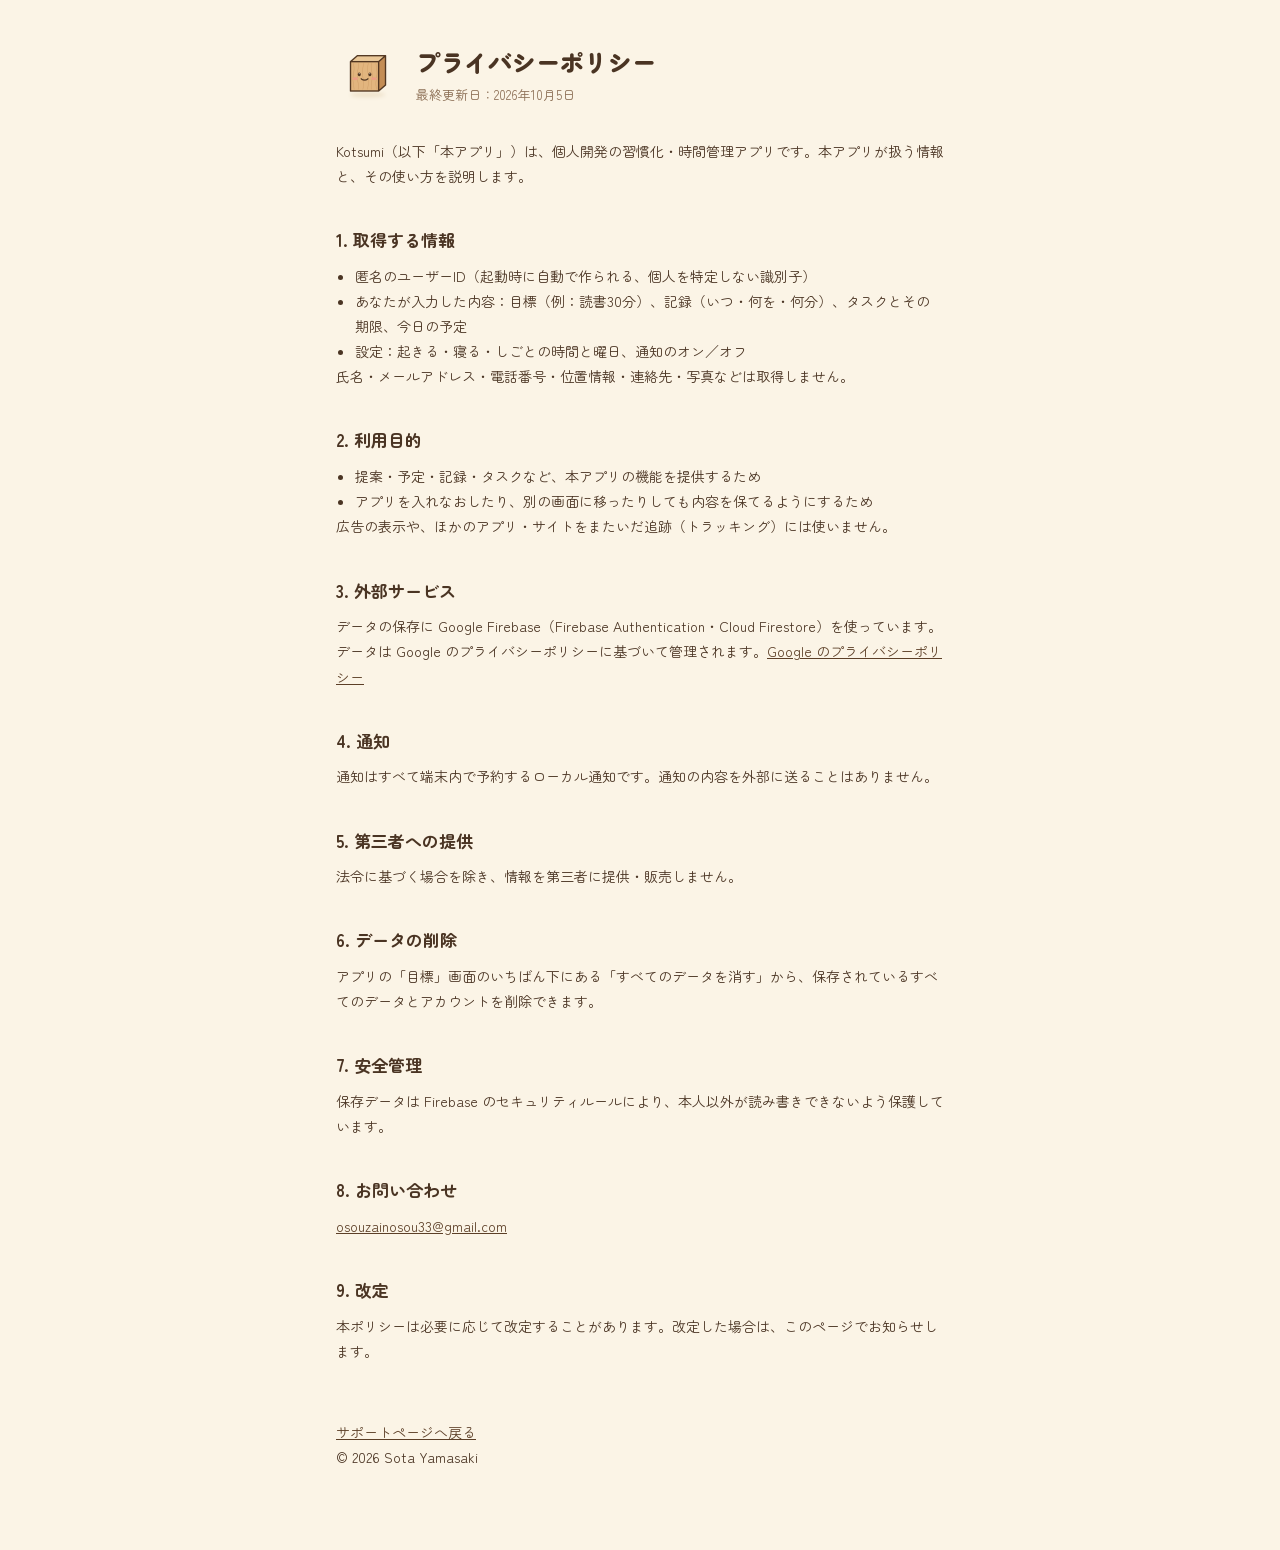
==== privacy-policy.html @ a7a6a2bf "Kotsumi サポートページとプライバシーポリシー Co-Authored-By: Claude Opus 5.5 <noreply@anthropic.com>" ====
<!DOCTYPE html>
<html lang="ja">
<head>
  <meta charset="UTF-8" />
  <meta name="viewport" content="width=device-width, initial-scale=1.0" />
  <title>プライバシーポリシー - Kotsumi</title>
  <link rel="icon" href="assets/icon.png" />
  <link rel="preconnect" href="https://fonts.googleapis.com" />
  <link href="https://fonts.googleapis.com/css2?family=Zen+Maru+Gothic:wght@400;700;900&display=swap" rel="stylesheet" />
  <link rel="stylesheet" href="style.css" />
</head>
<body>
  <main>
    <header>
      <img src="assets/icon.png" alt="Kotsumi のアイコン" />
      <div>
        <h1>プライバシーポリシー</h1>
        <p class="soft">最終更新日：2026年10月5日</p>
      </div>
    </header>

    <p>Kotsumi（以下「本アプリ」）は、個人開発の習慣化・時間管理アプリです。本アプリが扱う情報と、その使い方を説明します。</p>

    <h2>1. 取得する情報</h2>
    <ul>
      <li>匿名のユーザーID（起動時に自動で作られる、個人を特定しない識別子）</li>
      <li>あなたが入力した内容：目標（例：読書30分）、記録（いつ・何を・何分）、タスクとその期限、今日の予定</li>
      <li>設定：起きる・寝る・しごとの時間と曜日、通知のオン／オフ</li>
    </ul>
    <p>氏名・メールアドレス・電話番号・位置情報・連絡先・写真などは取得しません。</p>

    <h2>2. 利用目的</h2>
    <ul>
      <li>提案・予定・記録・タスクなど、本アプリの機能を提供するため</li>
      <li>アプリを入れなおしたり、別の画面に移ったりしても内容を保てるようにするため</li>
    </ul>
    <p>広告の表示や、ほかのアプリ・サイトをまたいだ追跡（トラッキング）には使いません。</p>

    <h2>3. 外部サービス</h2>
    <p>データの保存に Google Firebase（Firebase Authentication・Cloud Firestore）を使っています。データは Google のプライバシーポリシーに基づいて管理されます。<a href="https://policies.google.com/privacy" target="_blank" rel="noopener">Google のプライバシーポリシー</a></p>

    <h2>4. 通知</h2>
    <p>通知はすべて端末内で予約するローカル通知です。通知の内容を外部に送ることはありません。</p>

    <h2>5. 第三者への提供</h2>
    <p>法令に基づく場合を除き、情報を第三者に提供・販売しません。</p>

    <h2>6. データの削除</h2>
    <p>アプリの「目標」画面のいちばん下にある「すべてのデータを消す」から、保存されているすべてのデータとアカウントを削除できます。</p>

    <h2>7. 安全管理</h2>
    <p>保存データは Firebase のセキュリティルールにより、本人以外が読み書きできないよう保護しています。</p>

    <h2>8. お問い合わせ</h2>
    <p><a href="mailto:osouzainosou33@gmail.com?subject=Kotsumi%20%E3%83%97%E3%83%A9%E3%82%A4%E3%83%90%E3%82%B7%E3%83%BC">osouzainosou33@gmail.com</a></p>

    <h2>9. 改定</h2>
    <p>本ポリシーは必要に応じて改定することがあります。改定した場合は、このページでお知らせします。</p>

    <footer>
      <p><a href="index.html">サポートページへ戻る</a></p>
      <p>© 2026 Sota Yamasaki</p>
    </footer>
  </main>
</body>
</html>
---- style.css ----
:root { --bg: #FBF4E6; --deep: #F3E6CC; --ink: #4A3423; --soft: #8B6E54; --wood: #E2B57E; --line: #5C3F27; }
* { box-sizing: border-box; margin: 0; padding: 0; }
body { background: var(--bg); color: var(--ink); font-family: 'Zen Maru Gothic', -apple-system, 'Hiragino Sans', sans-serif; line-height: 1.8; }
main { max-width: 640px; margin: 0 auto; padding: 40px 16px 80px; }
header { display: flex; align-items: center; gap: 16px; margin-bottom: 32px; }
header img { width: 64px; height: 64px; border-radius: 16px; }
h1 { font-size: 24px; font-weight: 900; }
h2 { font-size: 17px; font-weight: 700; margin: 36px 0 8px; }
p, li { font-size: 14px; color: var(--ink); }
.soft { color: var(--soft); font-size: 13px; }
ul { padding-left: 1.2em; }
a { color: var(--line); }
.hero { display: flex; align-items: flex-end; justify-content: space-between; gap: 12px; }
.hero img { width: 120px; }
.button { display: inline-block; margin-top: 12px; padding: 12px 24px; border-radius: 999px; background: var(--wood); border: 2px solid var(--line); box-shadow: 0 4px 0 var(--line); color: var(--ink); font-weight: 700; text-decoration: none; }
dt { font-weight: 700; font-size: 14px; margin-top: 16px; }
dd { font-size: 14px; color: var(--soft); }
footer { margin-top: 56px; font-size: 12px; color: var(--soft); }
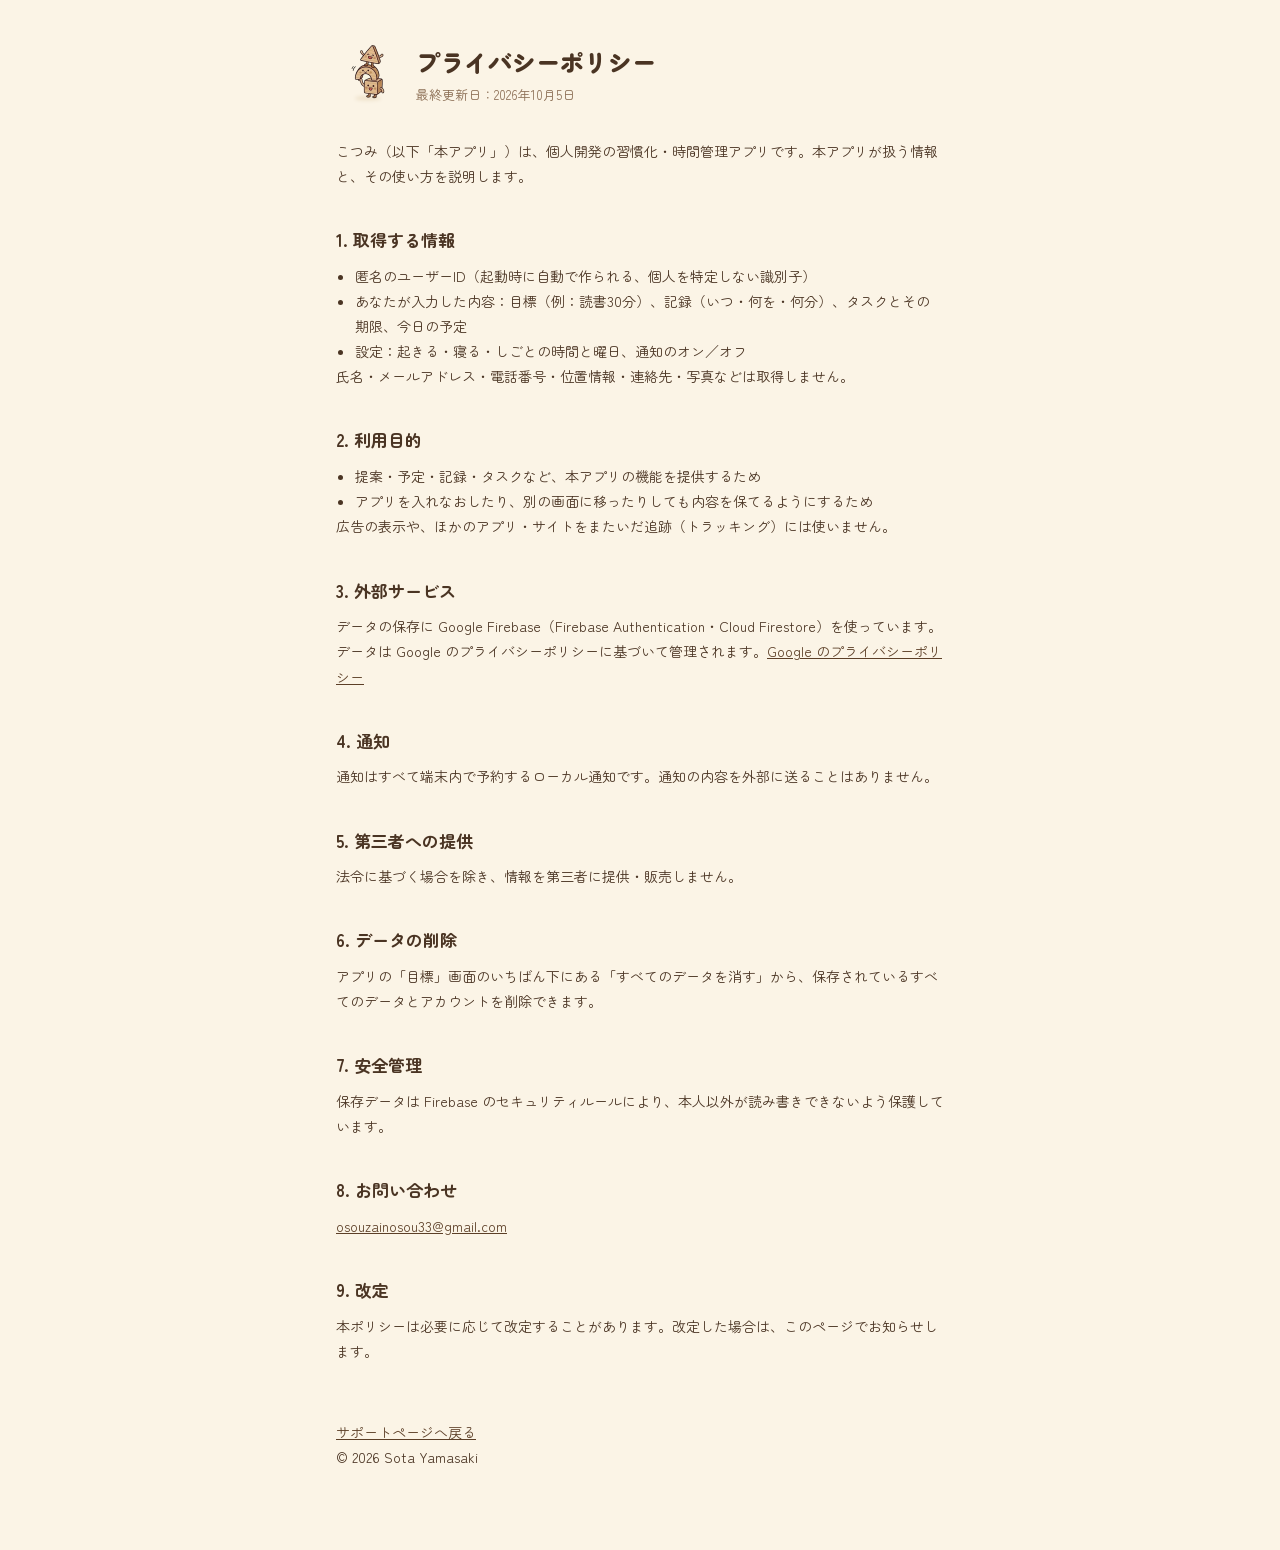
==== commit 09bcda7d: "表記をひらがな「こつみ」に統一、アイコン更新 Co-Authored-By: Claude Opus 5.5 <noreply@anthropic.com>" ====
--- a/privacy-policy.html
+++ b/privacy-policy.html
@@ -3,7 +3,7 @@
 <head>
   <meta charset="UTF-8" />
   <meta name="viewport" content="width=device-width, initial-scale=1.0" />
-  <title>プライバシーポリシー - Kotsumi</title>
+  <title>プライバシーポリシー - こつみ</title>
   <link rel="icon" href="assets/icon.png" />
   <link rel="preconnect" href="https://fonts.googleapis.com" />
   <link href="https://fonts.googleapis.com/css2?family=Zen+Maru+Gothic:wght@400;700;900&display=swap" rel="stylesheet" />
@@ -12,14 +12,14 @@
 <body>
   <main>
     <header>
-      <img src="assets/icon.png" alt="Kotsumi のアイコン" />
+      <img src="assets/icon.png" alt="こつみ のアイコン" />
       <div>
         <h1>プライバシーポリシー</h1>
         <p class="soft">最終更新日：2026年10月5日</p>
       </div>
     </header>
 
-    <p>Kotsumi（以下「本アプリ」）は、個人開発の習慣化・時間管理アプリです。本アプリが扱う情報と、その使い方を説明します。</p>
+    <p>こつみ（以下「本アプリ」）は、個人開発の習慣化・時間管理アプリです。本アプリが扱う情報と、その使い方を説明します。</p>
 
     <h2>1. 取得する情報</h2>
     <ul>
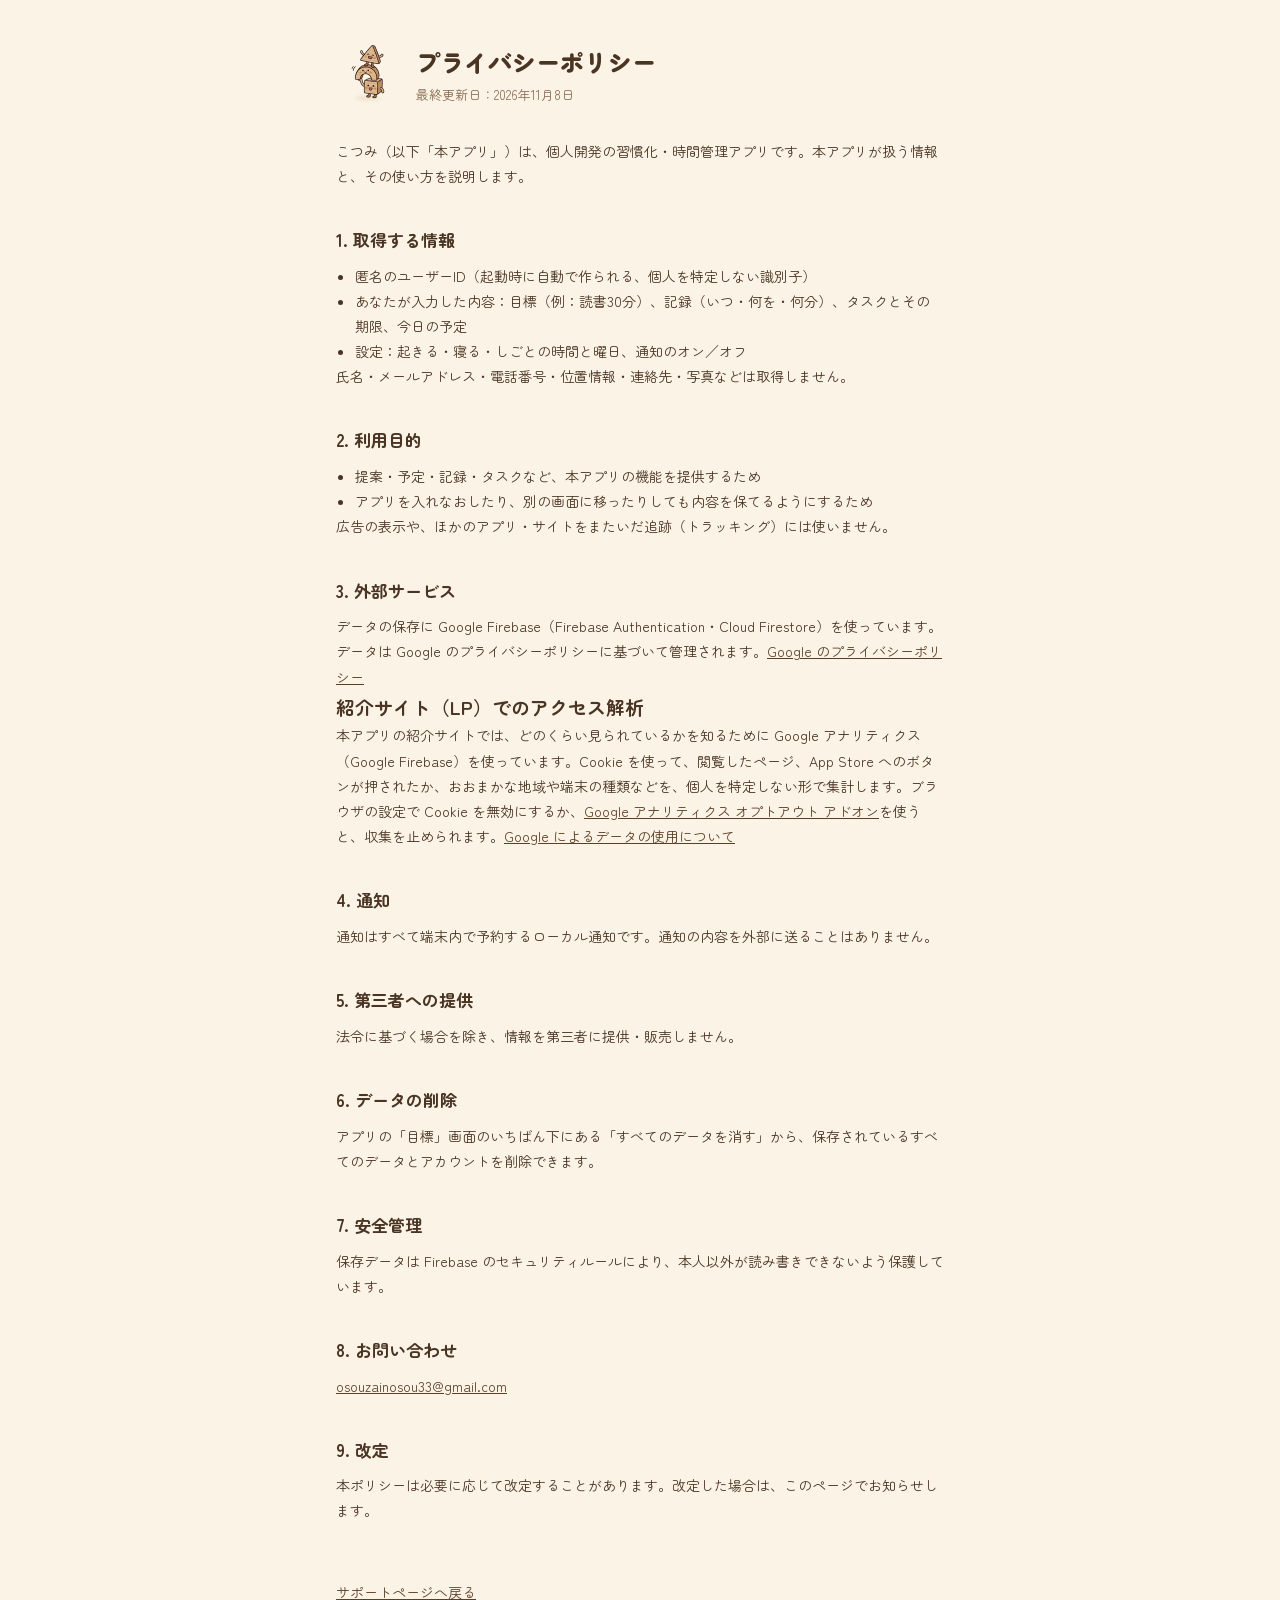
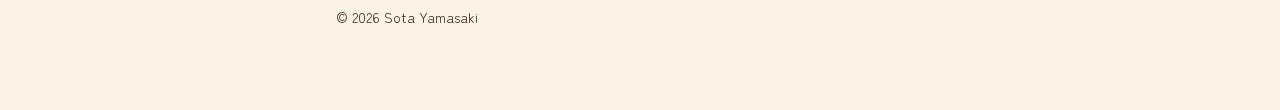
==== commit a8ea2be5: "プライバシーポリシー：紹介サイトでの Google アナリティクスについて追記 Co-Authored-By: Claude Opus 5.5 <noreply@anthropic.com> Clau" ====
--- a/privacy-policy.html
+++ b/privacy-policy.html
@@ -15,7 +15,7 @@
       <img src="assets/icon.png" alt="こつみ のアイコン" />
       <div>
         <h1>プライバシーポリシー</h1>
-        <p class="soft">最終更新日：2026年10月5日</p>
+        <p class="soft">最終更新日：2026年11月8日</p>
       </div>
     </header>
 
@@ -38,6 +38,9 @@
 
     <h2>3. 外部サービス</h2>
     <p>データの保存に Google Firebase（Firebase Authentication・Cloud Firestore）を使っています。データは Google のプライバシーポリシーに基づいて管理されます。<a href="https://policies.google.com/privacy" target="_blank" rel="noopener">Google のプライバシーポリシー</a></p>
+
+    <h3>紹介サイト（LP）でのアクセス解析</h3>
+    <p>本アプリの紹介サイトでは、どのくらい見られているかを知るために Google アナリティクス（Google Firebase）を使っています。Cookie を使って、閲覧したページ、App Store へのボタンが押されたか、おおまかな地域や端末の種類などを、個人を特定しない形で集計します。ブラウザの設定で Cookie を無効にするか、<a href="https://tools.google.com/dlpage/gaoptout?hl=ja" target="_blank" rel="noopener">Google アナリティクス オプトアウト アドオン</a>を使うと、収集を止められます。<a href="https://policies.google.com/technologies/partner-sites?hl=ja" target="_blank" rel="noopener">Google によるデータの使用について</a></p>
 
     <h2>4. 通知</h2>
     <p>通知はすべて端末内で予約するローカル通知です。通知の内容を外部に送ることはありません。</p>
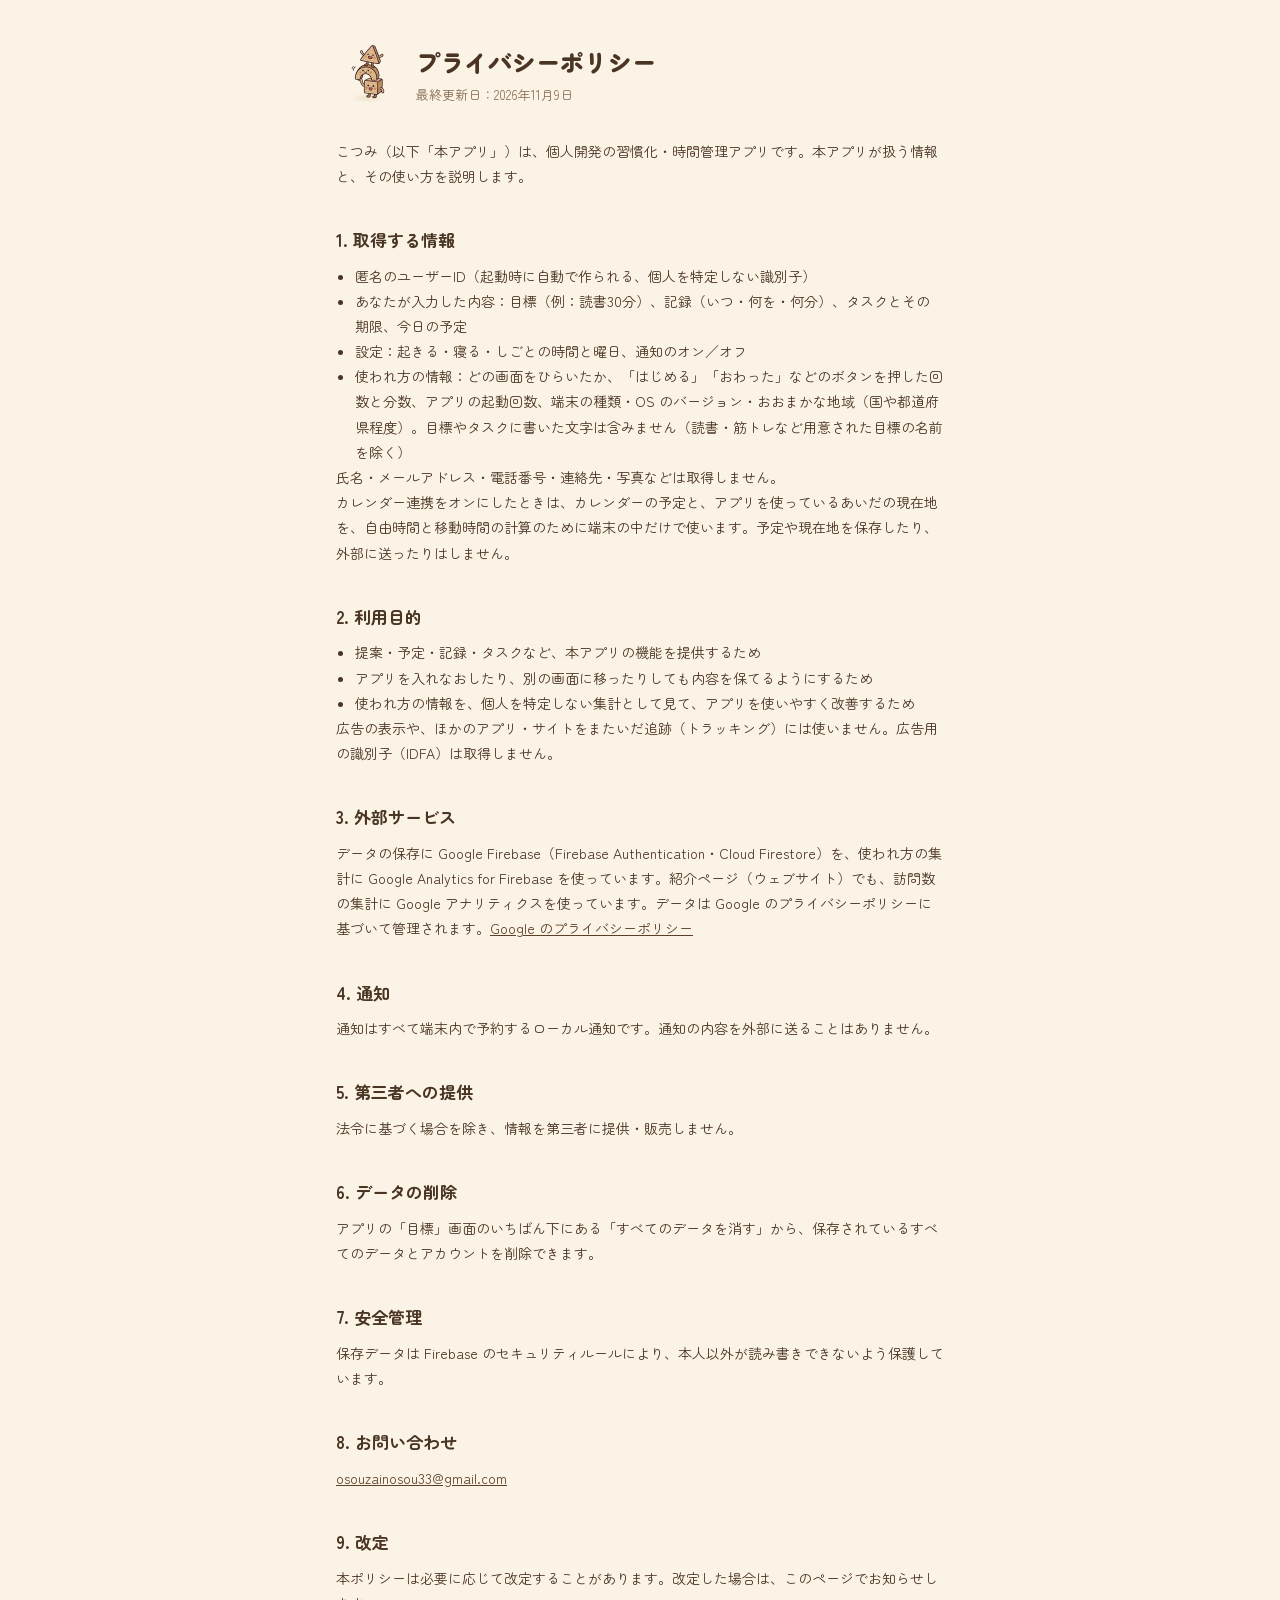
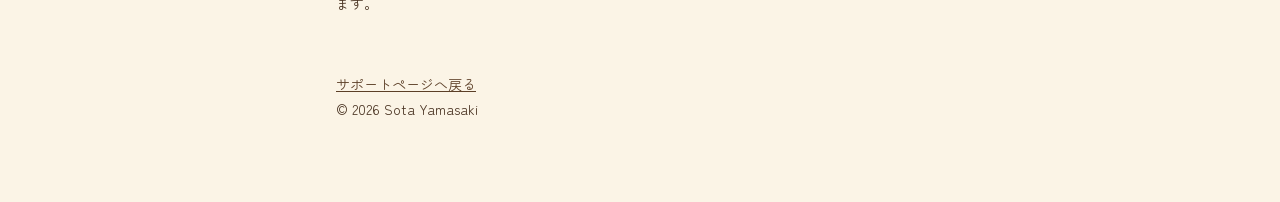
==== commit dc145d0b: "プライバシーポリシー：使われ方の集計（Google Analytics for Firebase）と、カレンダー・現在地の端末内での利用を追記 Co-Authored-By: Claude Opus " ====
--- a/privacy-policy.html
+++ b/privacy-policy.html
@@ -15,7 +15,7 @@
       <img src="assets/icon.png" alt="こつみ のアイコン" />
       <div>
         <h1>プライバシーポリシー</h1>
-        <p class="soft">最終更新日：2026年11月8日</p>
+        <p class="soft">最終更新日：2026年11月9日</p>
       </div>
     </header>
 
@@ -26,21 +26,21 @@
       <li>匿名のユーザーID（起動時に自動で作られる、個人を特定しない識別子）</li>
       <li>あなたが入力した内容：目標（例：読書30分）、記録（いつ・何を・何分）、タスクとその期限、今日の予定</li>
       <li>設定：起きる・寝る・しごとの時間と曜日、通知のオン／オフ</li>
+      <li>使われ方の情報：どの画面をひらいたか、「はじめる」「おわった」などのボタンを押した回数と分数、アプリの起動回数、端末の種類・OS のバージョン・おおまかな地域（国や都道府県程度）。目標やタスクに書いた文字は含みません（読書・筋トレなど用意された目標の名前を除く）</li>
     </ul>
-    <p>氏名・メールアドレス・電話番号・位置情報・連絡先・写真などは取得しません。</p>
+    <p>氏名・メールアドレス・電話番号・連絡先・写真などは取得しません。</p>
+    <p>カレンダー連携をオンにしたときは、カレンダーの予定と、アプリを使っているあいだの現在地を、自由時間と移動時間の計算のために端末の中だけで使います。予定や現在地を保存したり、外部に送ったりはしません。</p>
 
     <h2>2. 利用目的</h2>
     <ul>
       <li>提案・予定・記録・タスクなど、本アプリの機能を提供するため</li>
       <li>アプリを入れなおしたり、別の画面に移ったりしても内容を保てるようにするため</li>
+      <li>使われ方の情報を、個人を特定しない集計として見て、アプリを使いやすく改善するため</li>
     </ul>
-    <p>広告の表示や、ほかのアプリ・サイトをまたいだ追跡（トラッキング）には使いません。</p>
+    <p>広告の表示や、ほかのアプリ・サイトをまたいだ追跡（トラッキング）には使いません。広告用の識別子（IDFA）は取得しません。</p>
 
     <h2>3. 外部サービス</h2>
-    <p>データの保存に Google Firebase（Firebase Authentication・Cloud Firestore）を使っています。データは Google のプライバシーポリシーに基づいて管理されます。<a href="https://policies.google.com/privacy" target="_blank" rel="noopener">Google のプライバシーポリシー</a></p>
-
-    <h3>紹介サイト（LP）でのアクセス解析</h3>
-    <p>本アプリの紹介サイトでは、どのくらい見られているかを知るために Google アナリティクス（Google Firebase）を使っています。Cookie を使って、閲覧したページ、App Store へのボタンが押されたか、おおまかな地域や端末の種類などを、個人を特定しない形で集計します。ブラウザの設定で Cookie を無効にするか、<a href="https://tools.google.com/dlpage/gaoptout?hl=ja" target="_blank" rel="noopener">Google アナリティクス オプトアウト アドオン</a>を使うと、収集を止められます。<a href="https://policies.google.com/technologies/partner-sites?hl=ja" target="_blank" rel="noopener">Google によるデータの使用について</a></p>
+    <p>データの保存に Google Firebase（Firebase Authentication・Cloud Firestore）を、使われ方の集計に Google Analytics for Firebase を使っています。紹介ページ（ウェブサイト）でも、訪問数の集計に Google アナリティクスを使っています。データは Google のプライバシーポリシーに基づいて管理されます。<a href="https://policies.google.com/privacy" target="_blank" rel="noopener">Google のプライバシーポリシー</a></p>
 
     <h2>4. 通知</h2>
     <p>通知はすべて端末内で予約するローカル通知です。通知の内容を外部に送ることはありません。</p>
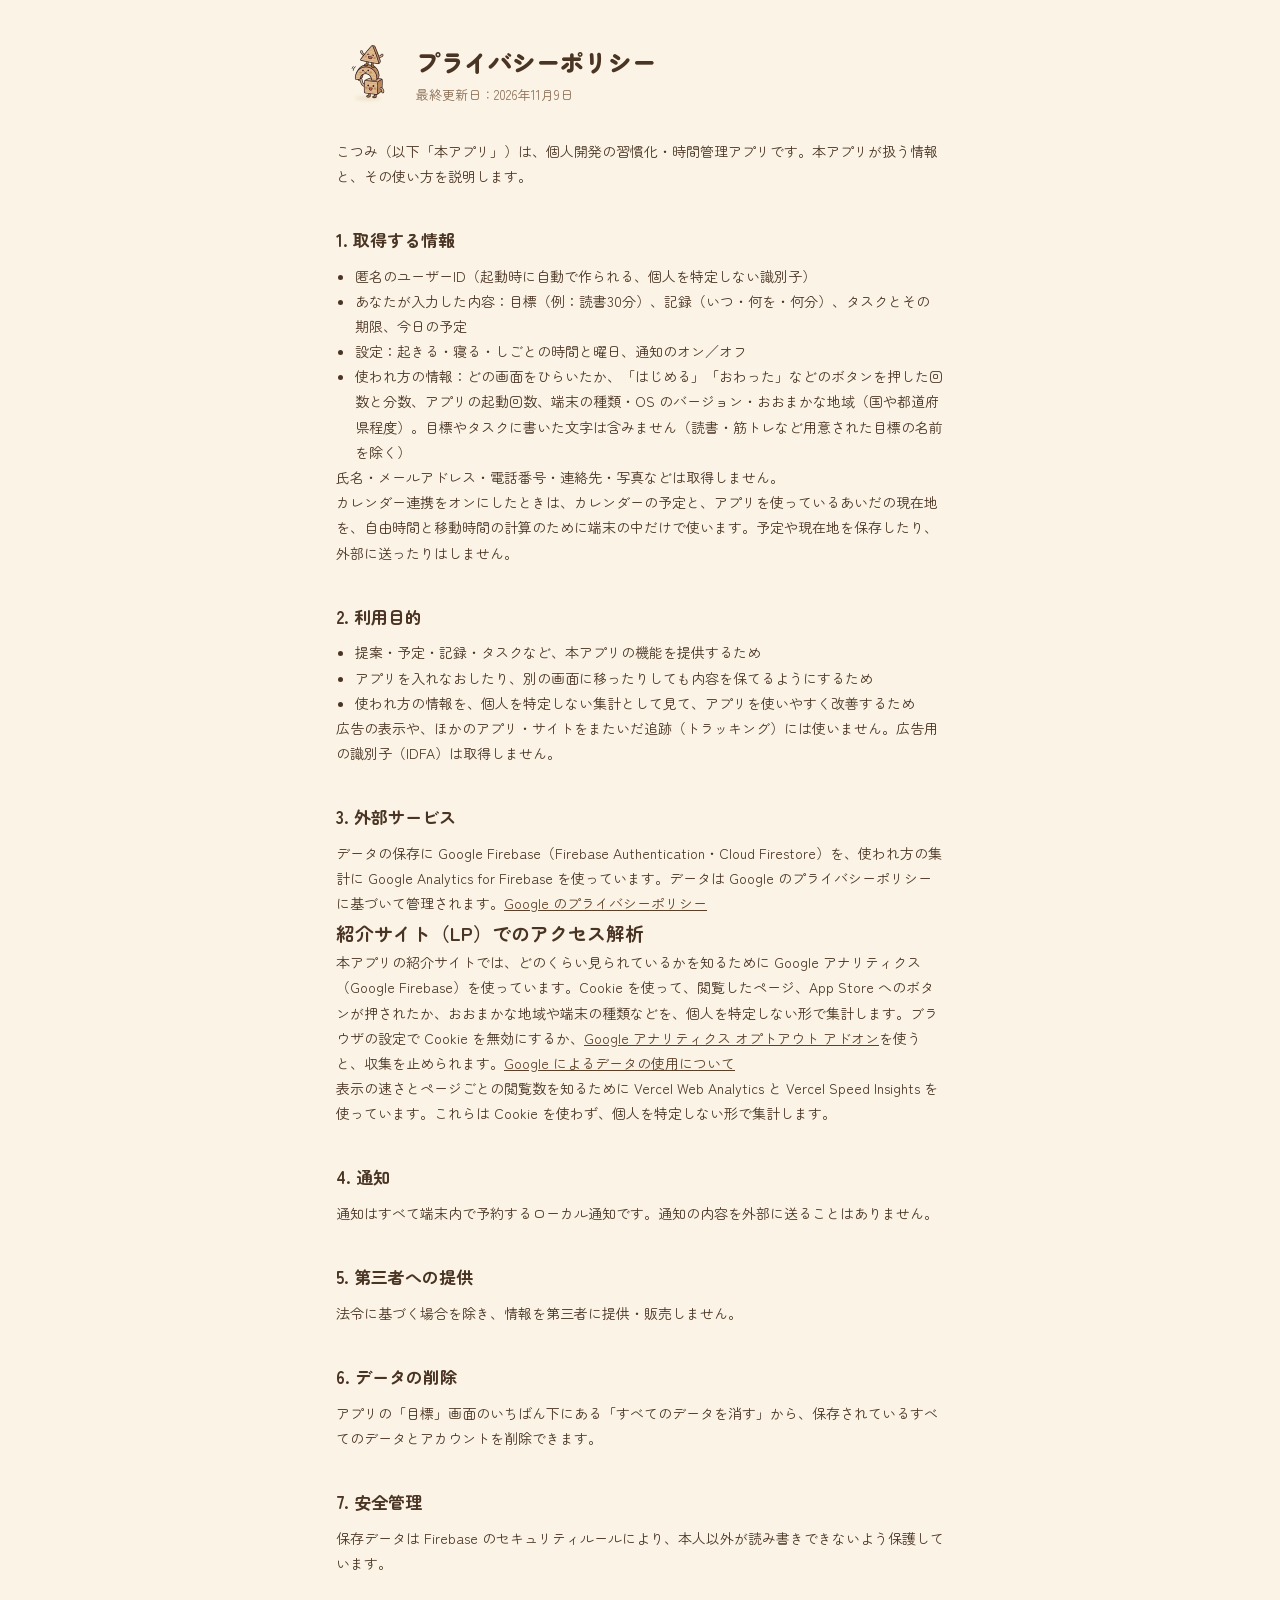
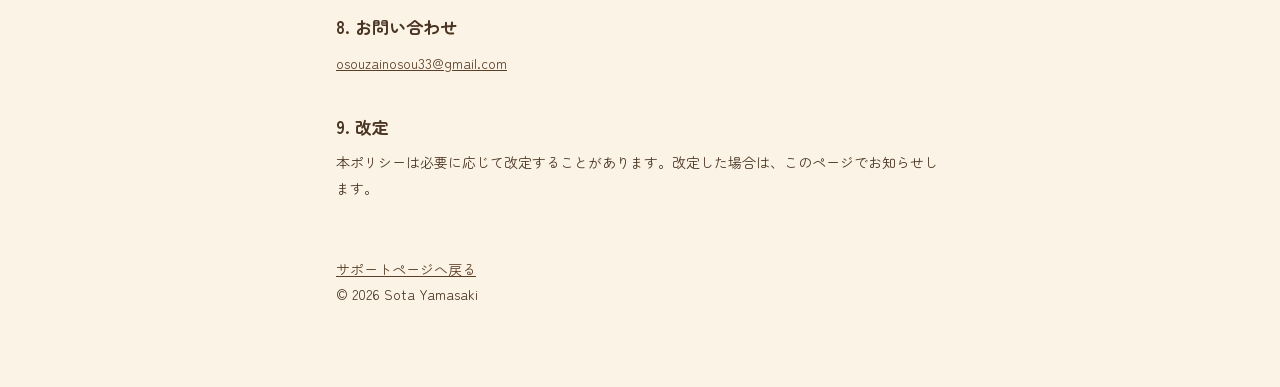
==== commit f187ca02: "PR #1（紹介サイトの Google アナリティクス）を取りこみ、Vercel Web Analytics・Speed Insights を追記 Co-Authored-By: Claude Opu" ====
--- a/privacy-policy.html
+++ b/privacy-policy.html
@@ -40,7 +40,11 @@
     <p>広告の表示や、ほかのアプリ・サイトをまたいだ追跡（トラッキング）には使いません。広告用の識別子（IDFA）は取得しません。</p>
 
     <h2>3. 外部サービス</h2>
-    <p>データの保存に Google Firebase（Firebase Authentication・Cloud Firestore）を、使われ方の集計に Google Analytics for Firebase を使っています。紹介ページ（ウェブサイト）でも、訪問数の集計に Google アナリティクスを使っています。データは Google のプライバシーポリシーに基づいて管理されます。<a href="https://policies.google.com/privacy" target="_blank" rel="noopener">Google のプライバシーポリシー</a></p>
+    <p>データの保存に Google Firebase（Firebase Authentication・Cloud Firestore）を、使われ方の集計に Google Analytics for Firebase を使っています。データは Google のプライバシーポリシーに基づいて管理されます。<a href="https://policies.google.com/privacy" target="_blank" rel="noopener">Google のプライバシーポリシー</a></p>
+
+    <h3>紹介サイト（LP）でのアクセス解析</h3>
+    <p>本アプリの紹介サイトでは、どのくらい見られているかを知るために Google アナリティクス（Google Firebase）を使っています。Cookie を使って、閲覧したページ、App Store へのボタンが押されたか、おおまかな地域や端末の種類などを、個人を特定しない形で集計します。ブラウザの設定で Cookie を無効にするか、<a href="https://tools.google.com/dlpage/gaoptout?hl=ja" target="_blank" rel="noopener">Google アナリティクス オプトアウト アドオン</a>を使うと、収集を止められます。<a href="https://policies.google.com/technologies/partner-sites?hl=ja" target="_blank" rel="noopener">Google によるデータの使用について</a></p>
+    <p>表示の速さとページごとの閲覧数を知るために Vercel Web Analytics と Vercel Speed Insights を使っています。これらは Cookie を使わず、個人を特定しない形で集計します。</p>
 
     <h2>4. 通知</h2>
     <p>通知はすべて端末内で予約するローカル通知です。通知の内容を外部に送ることはありません。</p>
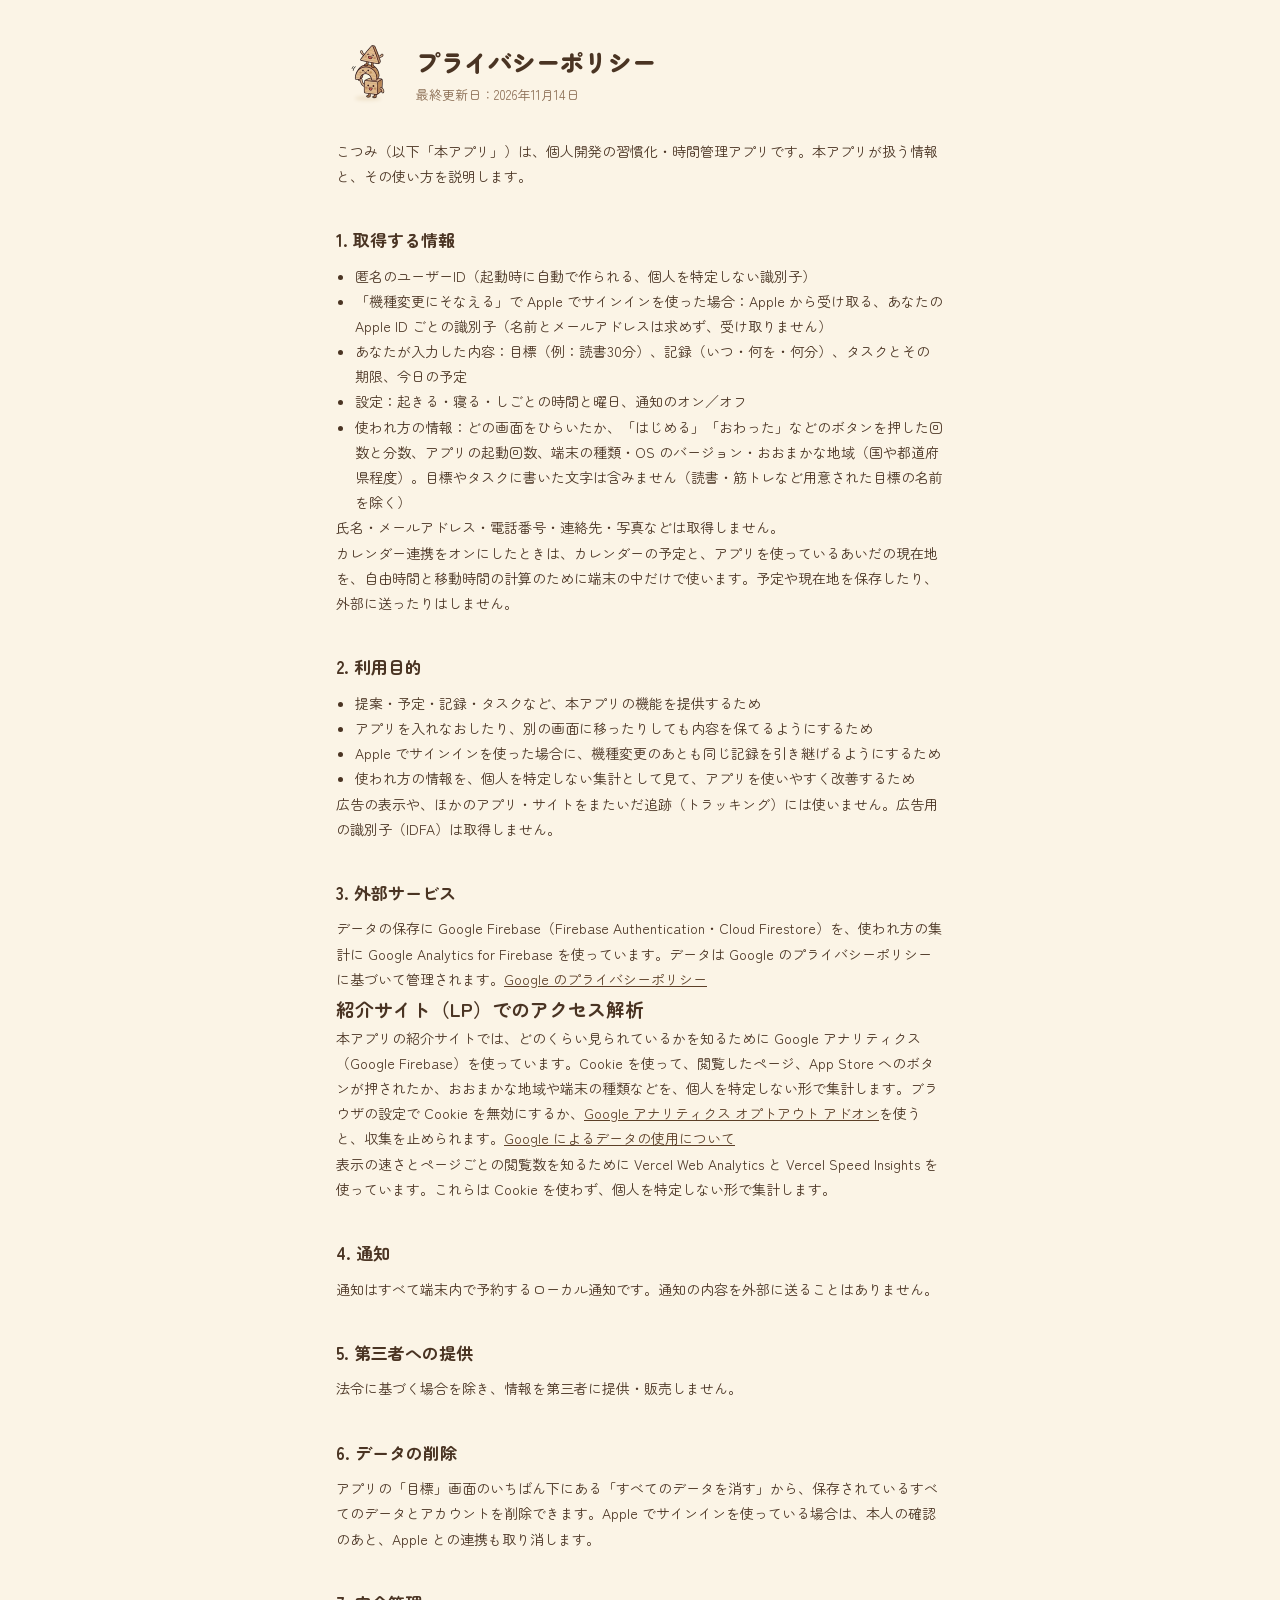
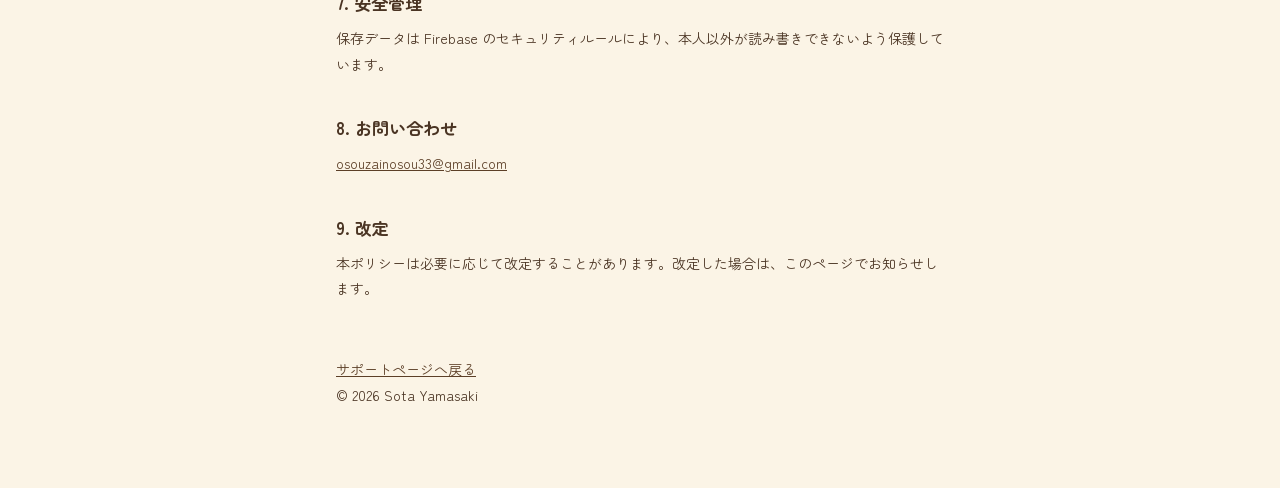
==== commit e06465f4: "プライバシーポリシー：Apple でサインイン（機種変更にそなえる）を追記 Co-Authored-By: Claude Opus 5.5 <noreply@anthropic.com> Claude" ====
--- a/privacy-policy.html
+++ b/privacy-policy.html
@@ -15,7 +15,7 @@
       <img src="assets/icon.png" alt="こつみ のアイコン" />
       <div>
         <h1>プライバシーポリシー</h1>
-        <p class="soft">最終更新日：2026年11月9日</p>
+        <p class="soft">最終更新日：2026年11月14日</p>
       </div>
     </header>
 
@@ -24,6 +24,7 @@
     <h2>1. 取得する情報</h2>
     <ul>
       <li>匿名のユーザーID（起動時に自動で作られる、個人を特定しない識別子）</li>
+      <li>「機種変更にそなえる」で Apple でサインインを使った場合：Apple から受け取る、あなたの Apple ID ごとの識別子（名前とメールアドレスは求めず、受け取りません）</li>
       <li>あなたが入力した内容：目標（例：読書30分）、記録（いつ・何を・何分）、タスクとその期限、今日の予定</li>
       <li>設定：起きる・寝る・しごとの時間と曜日、通知のオン／オフ</li>
       <li>使われ方の情報：どの画面をひらいたか、「はじめる」「おわった」などのボタンを押した回数と分数、アプリの起動回数、端末の種類・OS のバージョン・おおまかな地域（国や都道府県程度）。目標やタスクに書いた文字は含みません（読書・筋トレなど用意された目標の名前を除く）</li>
@@ -35,6 +36,7 @@
     <ul>
       <li>提案・予定・記録・タスクなど、本アプリの機能を提供するため</li>
       <li>アプリを入れなおしたり、別の画面に移ったりしても内容を保てるようにするため</li>
+      <li>Apple でサインインを使った場合に、機種変更のあとも同じ記録を引き継げるようにするため</li>
       <li>使われ方の情報を、個人を特定しない集計として見て、アプリを使いやすく改善するため</li>
     </ul>
     <p>広告の表示や、ほかのアプリ・サイトをまたいだ追跡（トラッキング）には使いません。広告用の識別子（IDFA）は取得しません。</p>
@@ -53,7 +55,7 @@
     <p>法令に基づく場合を除き、情報を第三者に提供・販売しません。</p>
 
     <h2>6. データの削除</h2>
-    <p>アプリの「目標」画面のいちばん下にある「すべてのデータを消す」から、保存されているすべてのデータとアカウントを削除できます。</p>
+    <p>アプリの「目標」画面のいちばん下にある「すべてのデータを消す」から、保存されているすべてのデータとアカウントを削除できます。Apple でサインインを使っている場合は、本人の確認のあと、Apple との連携も取り消します。</p>
 
     <h2>7. 安全管理</h2>
     <p>保存データは Firebase のセキュリティルールにより、本人以外が読み書きできないよう保護しています。</p>
